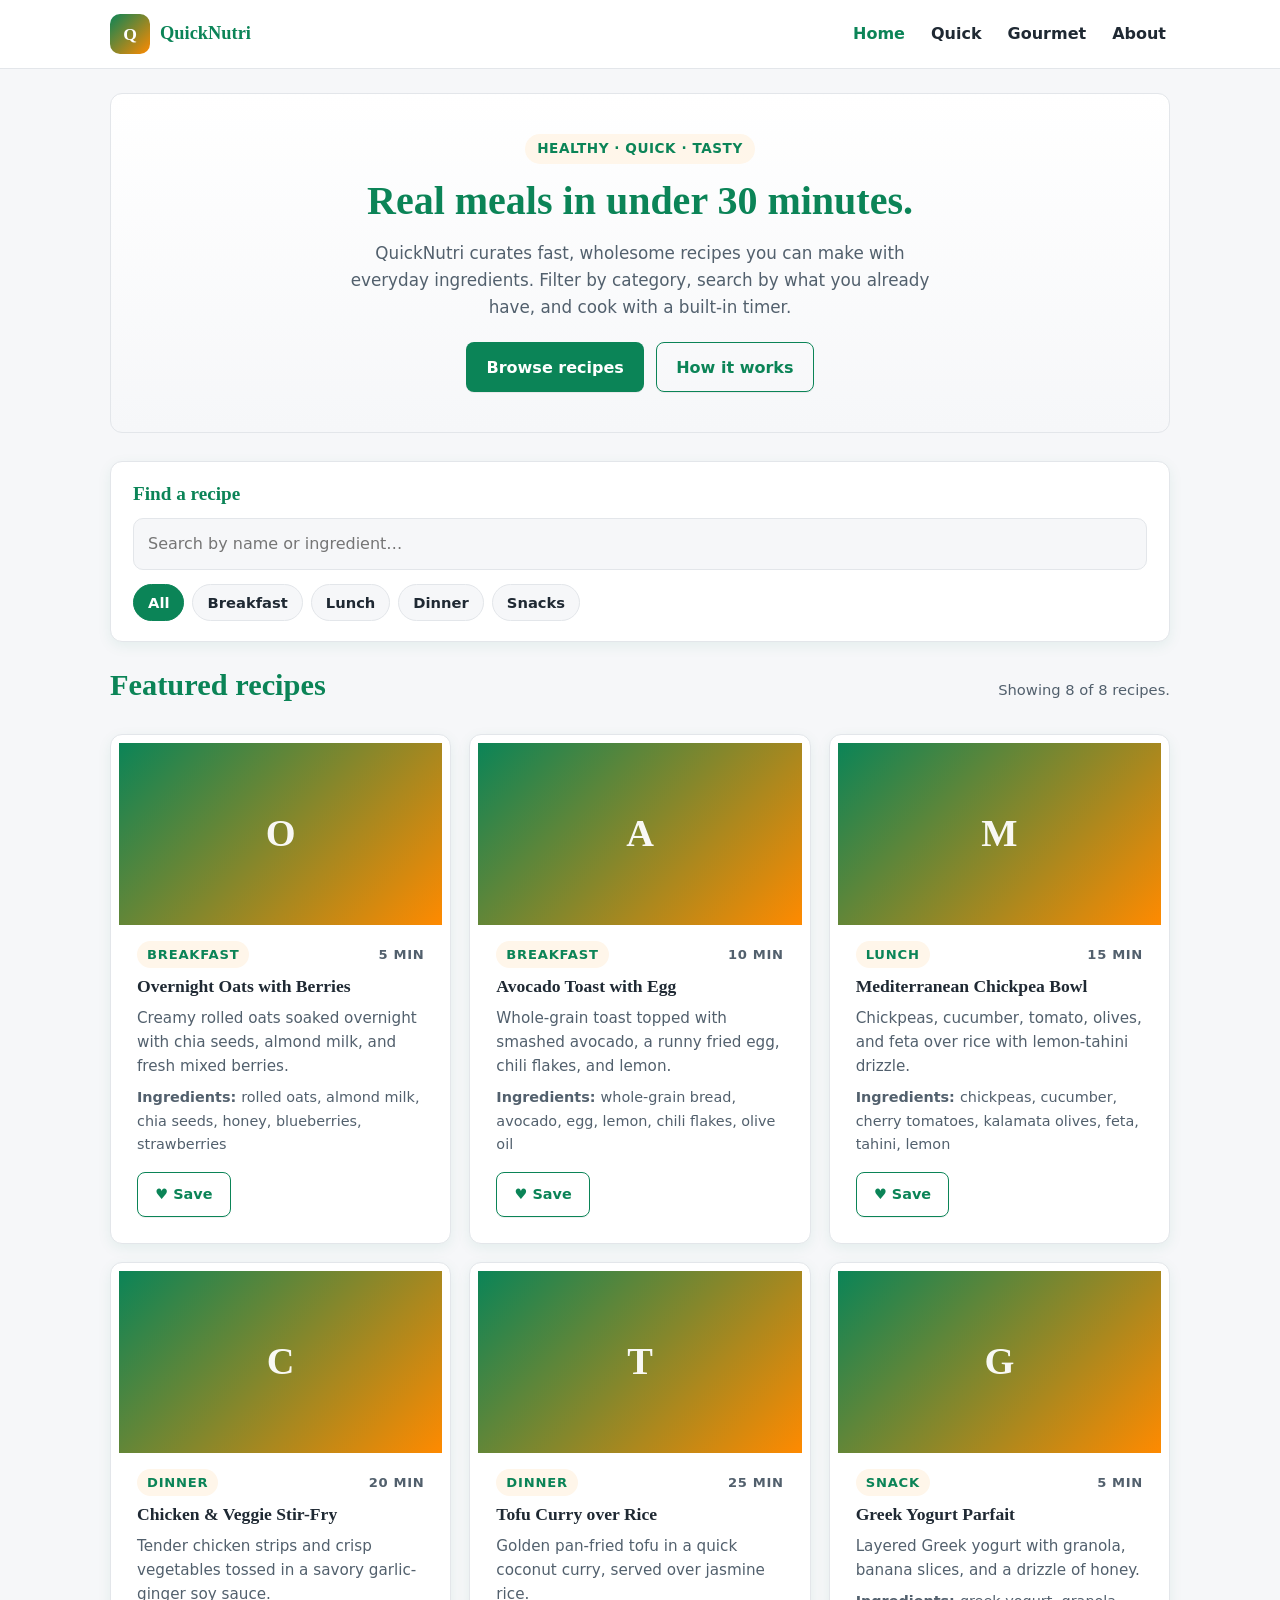
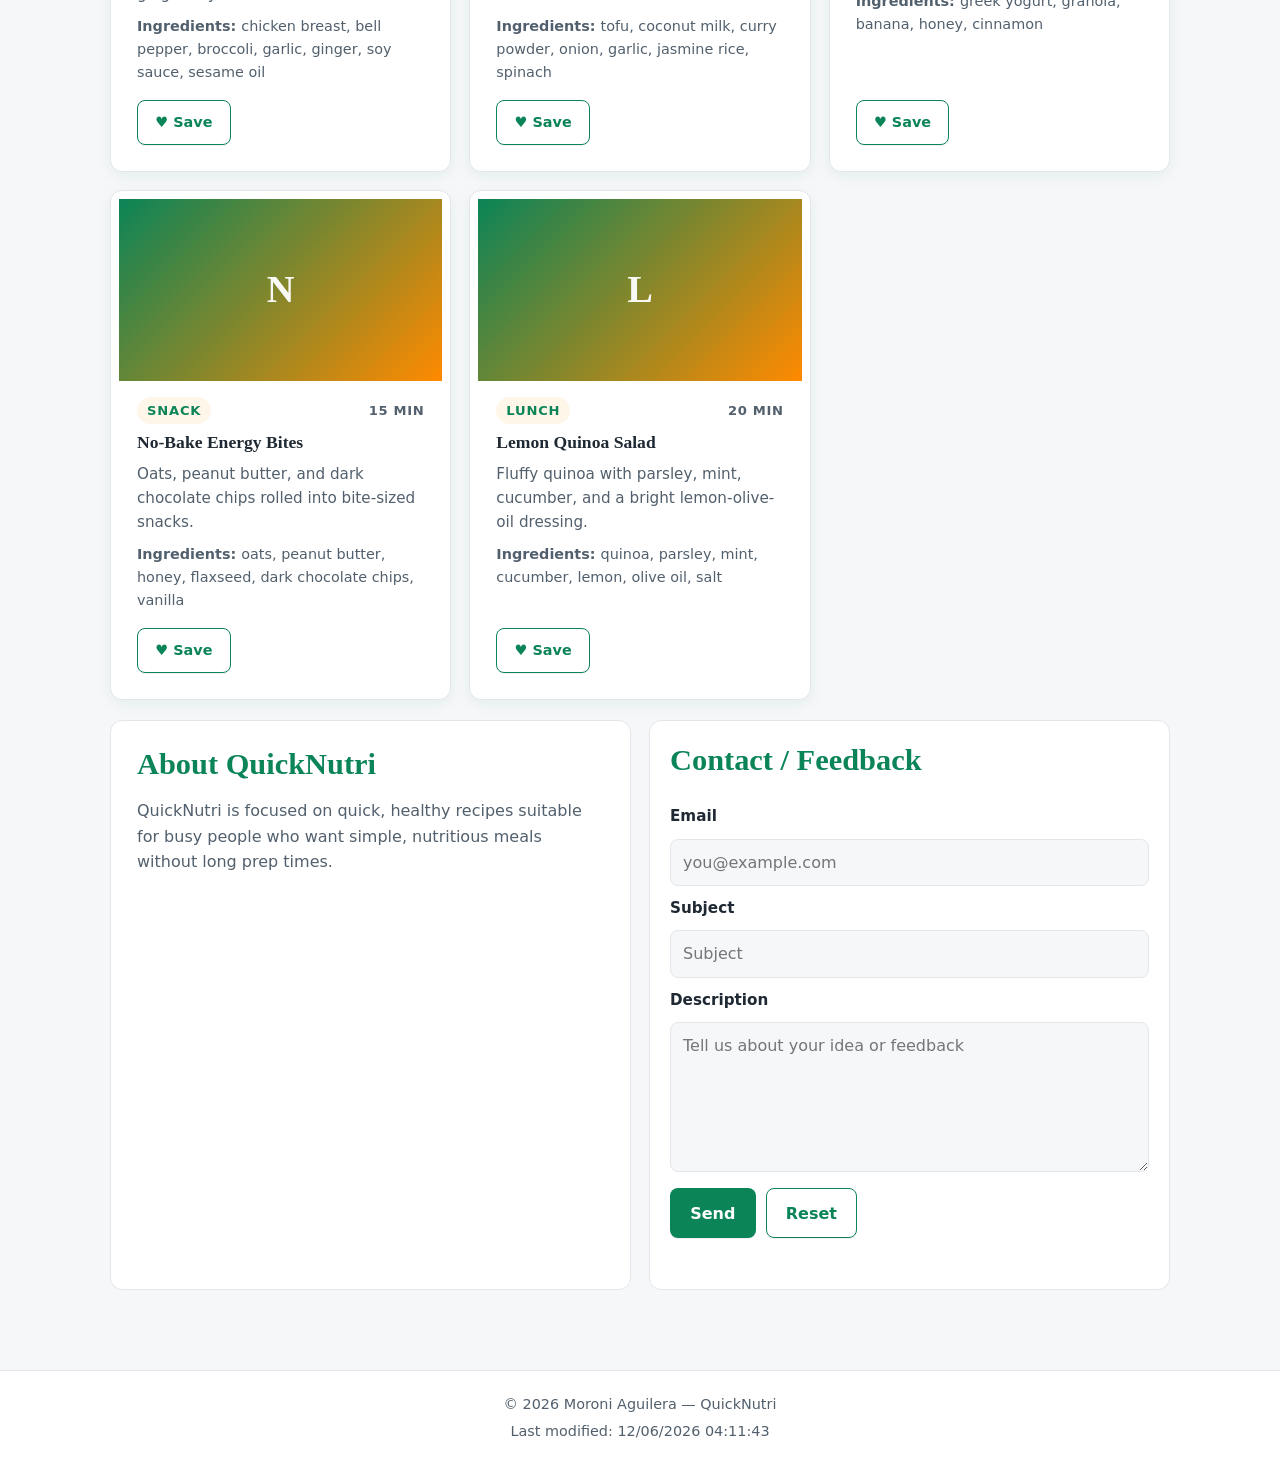
==== project/index.html @ cd1df729 "feat: add contact form and recipe data with associated scripts and styles" ====
<!DOCTYPE html>
<html lang="en">

<head>
    <meta charset="utf-8">
    <meta name="viewport" content="width=device-width,initial-scale=1">
    <title>QuickNutri — Healthy and Quick Recipes</title>
    <meta name="description"
        content="QuickNutri: a hub for quick, healthy meal ideas with categorized recipes, ingredient search, and a built-in cooking timer.">
    <meta name="author" content="Moroni Aguilera">
    <link rel="preconnect" href="https://fonts.googleapis.com">
    <link rel="preconnect" href="https://fonts.gstatic.com" crossorigin>
    <link rel="preload" href="https://fonts.googleapis.com/css2?family=Inter:wght@400;600;700&display=swap"
        rel="stylesheet" as="font" type="font/woff2" crossorigin>
    <link rel="stylesheet" href="style/recipes.css">
    <link rel="stylesheet" href="style/recipes-large.css">
    <script src="scripts/site.js" defer></script>
    <script src="scripts/recipes.js" defer></script>
    <script src="scripts/contact.js" defer></script>
</head>

<body>
    <header class="site-header">
        <div class="container site-header-inner">
            <a class="brand" href="index.html">
                <span class="brand-logo" aria-hidden="true">Q</span>
                <span class="brand-name">QuickNutri</span>
            </a>

            <button id="nav-toggle" class="nav-toggle" type="button" aria-controls="nav-site" aria-expanded="false"
                aria-label="Open navigation menu">☰</button>

            <nav id="nav-site" class="site-nav" aria-label="Main navigation">
                <ul>
                    <li><a href="index.html" aria-current="page">Home</a></li>
                    <li><a aria-label="nav-quick" href="#">Quick</a></li>
                    <li><a aria-label="nav-gourmet" href="#">Gourmet</a></li>
                    <li><a href="#about-contact">About</a></li>
                </ul>
            </nav>
        </div>
    </header>

    <main>
        <section class="hero" aria-labelledby="hero-title">
            <p class="hero-eyebrow">Healthy · Quick · Tasty</p>
            <h1 id="hero-title">Real meals in under 30 minutes.</h1>
            <p class="hero-lead">
                QuickNutri curates fast, wholesome recipes you can make with
                everyday ingredients. Filter by category, search by what you
                already have, and cook with a built-in timer.
            </p>
            <div class="hero-cta">
                <a class="btn" href="#recipes">Browse recipes</a>
                <a class="btn btn--ghost" href="#about">How it works</a>
            </div>
        </section>

        <section class="search" aria-labelledby="search-title">
            <h2 id="search-title">Find a recipe</h2>
            <label class="search-field">
                <span class="visually-hidden">Search recipes</span>
                <input id="recipe-search" type="search" placeholder="Search by name or ingredient…" autocomplete="off">
            </label>

            <div id="categories" class="chips" role="group" aria-label="Filter by category">
                <button class="chip is-active" type="button" data-category="all">All</button>
                <button class="chip" type="button" data-category="breakfast">Breakfast</button>
                <button class="chip" type="button" data-category="lunch">Lunch</button>
                <button class="chip" type="button" data-category="dinner">Dinner</button>
                <button class="chip" type="button" data-category="snack">Snacks</button>
            </div>
        </section>

        <section id="recipes" class="recipes" aria-labelledby="recipes-title">
            <div class="recipes-head">
                <h2 id="recipes-title">Featured recipes</h2>
                <p id="recipes-status" class="recipes-status" role="status" aria-live="polite">Loading recipes…</p>
            </div>
            <div id="recipes-grid" class="recipes-grid" aria-busy="true">

            </div>
        </section>

        <section id="about-contact" class="about-contact">
            <div class="about">
                <h2 id="about-title-2">About QuickNutri</h2>
                <p>
                    QuickNutri is focused on quick, healthy recipes suitable for busy
                    people who want simple, nutritious meals without long prep times.
                </p>
            </div>

            <form id="contact-form" class="contact-form" aria-labelledby="contact-title" method="get"
                action="contact.html">
                <h2 id="contact-title">Contact / Feedback</h2>

                <label for="contact-email">Email</label>
                <input id="contact-email" name="email" type="email" required placeholder="you@example.com">

                <label for="contact-subject">Subject</label>
                <input id="contact-subject" name="subject" type="text" required placeholder="Subject">

                <label for="contact-message">Description</label>
                <textarea id="contact-message" name="message" rows="5" required
                    placeholder="Tell us about your idea or feedback"></textarea>

                <div class="contact-actions">
                    <button type="submit" class="btn">Send</button>
                    <button type="reset" class="btn btn--ghost">Reset</button>
                </div>
                <p id="contact-status" aria-live="polite" class="contact-status"></p>
            </form>
        </section>
    </main>

    <footer class="site-footer">
        <div class="container site-footer-inner">
            <p>&copy; <span id="currentyear"></span> Moroni Aguilera — QuickNutri</p>
            <p id="lastModified"></p>
        </div>
    </footer>
</body>

</html>
---- project/style/recipes.css ----
:root {
  --brand: #0b8457;
  --accent: #ff8a00;
  --muted: #f6f7f9;
  --code: #fff6ea;
  --text: #1f2933;
  --text-soft: #52606d;
  --card: #ffffff;
  --border: #e3e6ea;
  --shadow: 0 4px 14px rgba(11, 132, 87, 0.08);
  --radius: 12px;
  --radius-sm: 8px;
  --max-w: 1100px;
}

*,
*::before,
*::after {
  box-sizing: border-box;
}

html {
  -webkit-text-size-adjust: 100%;
}

body {
  margin: 0;
  background: var(--muted);
  color: var(--text);
  font-family: "Inter", system-ui, -apple-system, "Segoe UI", Roboto,
    "Helvetica Neue", Arial, sans-serif;
  font-size: 16px;
  line-height: 1.6;
  min-height: 100vh;
  display: flex;
  flex-direction: column;
}

img {
  max-width: 100%;
  display: block;
}

a {
  color: var(--brand);
  text-decoration: none;
}

a:hover,
a:focus-visible {
  text-decoration: underline;
}

button {
  font: inherit;
  cursor: pointer;
}

:focus-visible {
  outline: 2px solid var(--accent);
  outline-offset: 2px;
}

h1,
h2,
h3,
h4 {
  font-family: "Merriweather", Georgia, "Times New Roman", serif;
  color: var(--brand);
  line-height: 1.25;
  margin: 0 0 0.5em;
}

h1 {
  font-size: clamp(1.8rem, 4vw, 2.5rem);
}

h2 {
  font-size: clamp(1.4rem, 3vw, 1.9rem);
}

h3 {
  font-size: 1.15rem;
}

p {
  margin: 0 0 1em;
}

main {
  flex: 1;
  width: 100%;
  max-width: var(--max-w);
  margin: 0 auto;
  padding: 24px 20px 48px;
}

.container {
  width: 100%;
  max-width: var(--max-w);
  margin: 0 auto;
}


.btn {
  display: inline-block;
  padding: 0.7em 1.2em;
  border-radius: var(--radius-sm);
  border: 1px solid transparent;
  background: var(--brand);
  color: #fff;
  font-weight: 600;
  text-decoration: none;
  transition: transform 0.05s ease, background 0.12s ease, box-shadow 0.12s ease;
  box-shadow: 0 1px 0 rgba(0,0,0,0.06);
}

.btn:hover,
.btn:focus-visible {
  background: color-mix(in srgb, var(--brand) 80%, black 20%);
  text-decoration: none;
  box-shadow: 0 6px 18px rgba(11,132,87,0.12);
}

.btn:active {
  transform: translateY(1px);
}

.btn--ghost {
  background: transparent;
  color: var(--brand);
  border-color: var(--brand);
}

.btn--ghost:hover,
.btn--ghost:focus-visible {
  background: var(--brand);
  color: #fff;
}

.visually-hidden {
  position: absolute;
  width: 1px;
  height: 1px;
  padding: 0;
  margin: -1px;
  overflow: hidden;
  clip: rect(0 0 0 0);
  white-space: nowrap;
  border: 0;
}


.site-header {
  background: #fff;
  border-bottom: 1px solid var(--border);
  position: sticky;
  top: 0;
  z-index: 10;
}

.site-header-inner {
  display: flex;
  align-items: center;
  justify-content: space-between;
  gap: 16px;
  padding: 14px 20px;
  max-width: var(--max-w);
  margin: 0 auto;
}

.brand {
  display: inline-flex;
  align-items: center;
  gap: 10px;
  text-decoration: none;
  color: var(--brand);
  font-weight: 700;
}

.brand:hover,
.brand:focus-visible {
  text-decoration: none;
}

.brand-logo {
  display: inline-grid;
  place-items: center;
  width: 40px;
  height: 40px;
  border-radius: 10px;
  background: linear-gradient(135deg, var(--brand), var(--accent));
  color: #fff;
  font-family: "Merriweather", Georgia, serif;
  font-size: 1.1rem;
  font-weight: 700;
}

.brand-name {
  font-family: "Merriweather", Georgia, serif;
  font-size: 1.15rem;
}

.nav-toggle {
  display: none;
  background: transparent;
  border: 1px solid var(--border);
  color: var(--brand);
  font-size: 1.2rem;
  width: 40px;
  height: 40px;
  border-radius: 8px;
  padding: 0;
  line-height: 1;
}

.site-nav ul {
  list-style: none;
  display: flex;
  gap: 18px;
  margin: 0;
  padding: 0;
}

.site-nav a {
  color: var(--text);
  font-weight: 600;
  padding: 6px 4px;
  border-radius: 6px;
  cursor: pointer;
}

.site-nav a:hover,
.site-nav a:focus-visible {
  color: var(--brand);
  text-decoration: none;
}

.site-nav a[aria-current="page"] {
  color: var(--brand);
  /* border-bottom: 2px solid var(--accent); */
}

.hero {
  background: linear-gradient(180deg, #ffffff 0%, var(--muted) 100%);
  border-radius: var(--radius);
  padding: 40px 28px;
  margin-bottom: 28px;
  text-align: center;
  border: 1px solid var(--border);
}

.hero-eyebrow {
  display: inline-block;
  margin: 0 0 12px;
  padding: 4px 12px;
  background: var(--code);
  color: var(--brand);
  border-radius: 999px;
  font-size: 0.85rem;
  font-weight: 600;
  letter-spacing: 0.04em;
  text-transform: uppercase;
}

.hero h1 {
  margin: 0 0 14px;
}

.hero-lead {
  max-width: 56ch;
  margin: 0 auto 22px;
  color: var(--text-soft);
  font-size: 1.05rem;
}

.hero-cta {
  display: flex;
  gap: 12px;
  justify-content: center;
  flex-wrap: wrap;
}

.search {
  background: #fff;
  border: 1px solid var(--border);
  border-radius: var(--radius);
  padding: 20px 22px;
  margin-bottom: 24px;
  box-shadow: var(--shadow);
}

.search h2 {
  font-size: 1.2rem;
  margin: 0 0 12px;
}

.search-field {
  display: block;
  margin-bottom: 14px;
}

.search-field input {
  width: 100%;
  padding: 12px 14px;
  border-radius: 10px;
  border: 1px solid var(--border);
  background: var(--muted);
  font: inherit;
  color: var(--text);
  transition: border-color 0.15s ease, box-shadow 0.15s ease;
}

.search-field input:focus {
  outline: none;
  border-color: var(--brand);
  box-shadow: 0 0 0 3px rgba(11, 132, 87, 0.15);
  background: #fff;
}

.chips {
  display: flex;
  flex-wrap: wrap;
  gap: 8px;
}

.chip {
  background: var(--muted);
  color: var(--text);
  border: 1px solid var(--border);
  border-radius: 999px;
  padding: 6px 14px;
  font-size: 0.92rem;
  font-weight: 600;
  transition: background 0.15s ease, color 0.15s ease, border-color 0.15s ease;
}

.chip:hover,
.chip:focus-visible {
  border-color: var(--brand);
  color: var(--brand);
}

.chip.is-active {
  background: var(--brand);
  color: #fff;
  border-color: var(--brand);
}

.recipes {
  min-height: 1500px;
}

.recipes-head {
  display: flex;
  align-items: baseline;
  justify-content: space-between;
  gap: 12px;
  margin-bottom: 14px;
  flex-wrap: wrap;
}

.recipes-status {
  margin: 0;
  color: var(--text-soft);
  font-size: 0.92rem;
}

.recipes-status--error {
  color: #b3261e;
}

.recipes-grid {
  display: grid;
  grid-template-columns: repeat(auto-fit, minmax(260px, 1fr));
  gap: 18px;
}

.recipe-card {
  background: var(--card);
  border: 1px solid var(--border);
  border-radius: var(--radius);
  overflow: hidden;
  display: flex;
  flex-direction: column;
  box-shadow: var(--shadow);
  transition: transform 0.12s ease, box-shadow 0.12s ease;
  padding: 0.5rem;
}

.recipe-card:hover {
  transform: translateY(-2px);
  box-shadow: 0 8px 20px rgba(11, 132, 87, 0.12);
}

.recipe-card.is-hidden {
  display: none;
}

.recipe-card-media {
  aspect-ratio: 16 / 9;
  background: linear-gradient(135deg, var(--brand) 0%, var(--accent) 100%);
  display: grid;
  place-items: center;
  color: #fff;
  font-family: "Merriweather", Georgia, serif;
  font-size: 2.4rem;
  font-weight: 700;
}

.recipe-card-media-label {
  opacity: 0.95;
}

.recipe-card-body {
  padding: 16px 18px 18px;
  display: flex;
  flex-direction: column;
  gap: 8px;
  flex: 1;
}

.recipe-card-meta {
  display: flex;
  justify-content: space-between;
  align-items: center;
  margin: 0;
  font-size: 0.82rem;
  color: var(--text-soft);
  text-transform: uppercase;
  letter-spacing: 0.05em;
}

.recipe-card-category {
  background: var(--code);
  color: var(--brand);
  padding: 3px 10px;
  border-radius: 999px;
  font-weight: 700;
  letter-spacing: 0.06em;
}

.recipe-card-time {
  font-weight: 600;
}

.recipe-card-title {
  margin: 0;
  font-size: 1.1rem;
  color: var(--text);
}

.recipe-card-summary {
  margin: 0;
  color: var(--text-soft);
  font-size: 0.95rem;
}

.recipe-card-ingredients {
  margin: 0;
  font-size: 0.9rem;
  color: var(--text-soft);
}

.recipe-card-actions {
  margin-top: auto;
  padding-top: 8px;
}

.recipe-card-fav {
  font-size: 0.9rem;
}

.about {
  background: #fff;
  border: 1px solid var(--border);
  border-radius: var(--radius);
  padding: 24px 26px;
  /* margin-top: 28px; */
  color: var(--text-soft);
  min-height: 570px;
}

.about p:last-child {
  margin-bottom: 0;
}

.site-footer {
  background: #fff;
  border-top: 1px solid var(--border);
  margin-top: 32px;
}

/* About + Contact two-column layout */
.about-contact {
  display: grid;
  grid-template-columns: 1fr;
  gap: 18px;
  margin-top: 20px;

}

.contact-form {
  background: #fff;
  border: 1px solid var(--border);
  border-radius: var(--radius);
  padding: 20px;
  display: flex;
  flex-direction: column;
  gap: 10px;
  min-height: 570px;
}

.contact-form label {
  font-weight: 600;
  font-size: 0.95rem;
}

.contact-form input,
.contact-form textarea {
  padding: 10px 12px;
  border-radius: 8px;
  border: 1px solid var(--border);
  background: var(--muted);
  font: inherit;
}

.contact-actions {
  display: flex;
  gap: 10px;
  margin-top: 6px;
}

.contact-status {
  color: var(--text-soft);
  font-size: 0.95rem;
}

.contact-item {
  background: #fff;
  border: 1px solid var(--border);
  border-radius: 10px;
  padding: 14px;
  margin-bottom: 12px;
}

.contact-item .muted {
  color: var(--text-soft);
  font-size: 0.88rem;
}

@media (min-width: 760px) {
  .about-contact {
    grid-template-columns: 1fr 1fr;
    align-items: start;
  }
}

.site-footer-inner {
  max-width: var(--max-w);
  margin: 0 auto;
  padding: 18px 20px;
  text-align: center;
  color: var(--text-soft);
  font-size: 0.9rem;
}

.site-footer-inner p {
  margin: 4px 0;
}
---- project/style/recipes-large.css ----
@media (max-width: 720px) {
  .nav-toggle {
    display: inline-grid;
    place-items: center;
  }

  .site-nav {
    display: none;
    width: 100%;
  }

  .site-nav.open {
    display: block;
  }

  .site-nav ul {
    flex-direction: column;
    gap: 0;
    border-top: 1px solid var(--border);
    margin-top: 8px;
    padding-top: 8px;
  }

  .site-nav li {
    border-bottom: 1px solid var(--border);
  }

  .site-nav li:last-child {
    border-bottom: 0;
  }

  .site-nav a {
    display: block;
    padding: 12px 4px;
  }

  .site-header-inner {
    flex-wrap: wrap;
  }
}

@media (min-width: 721px) {
  .site-nav {
    display: block;
  }
}
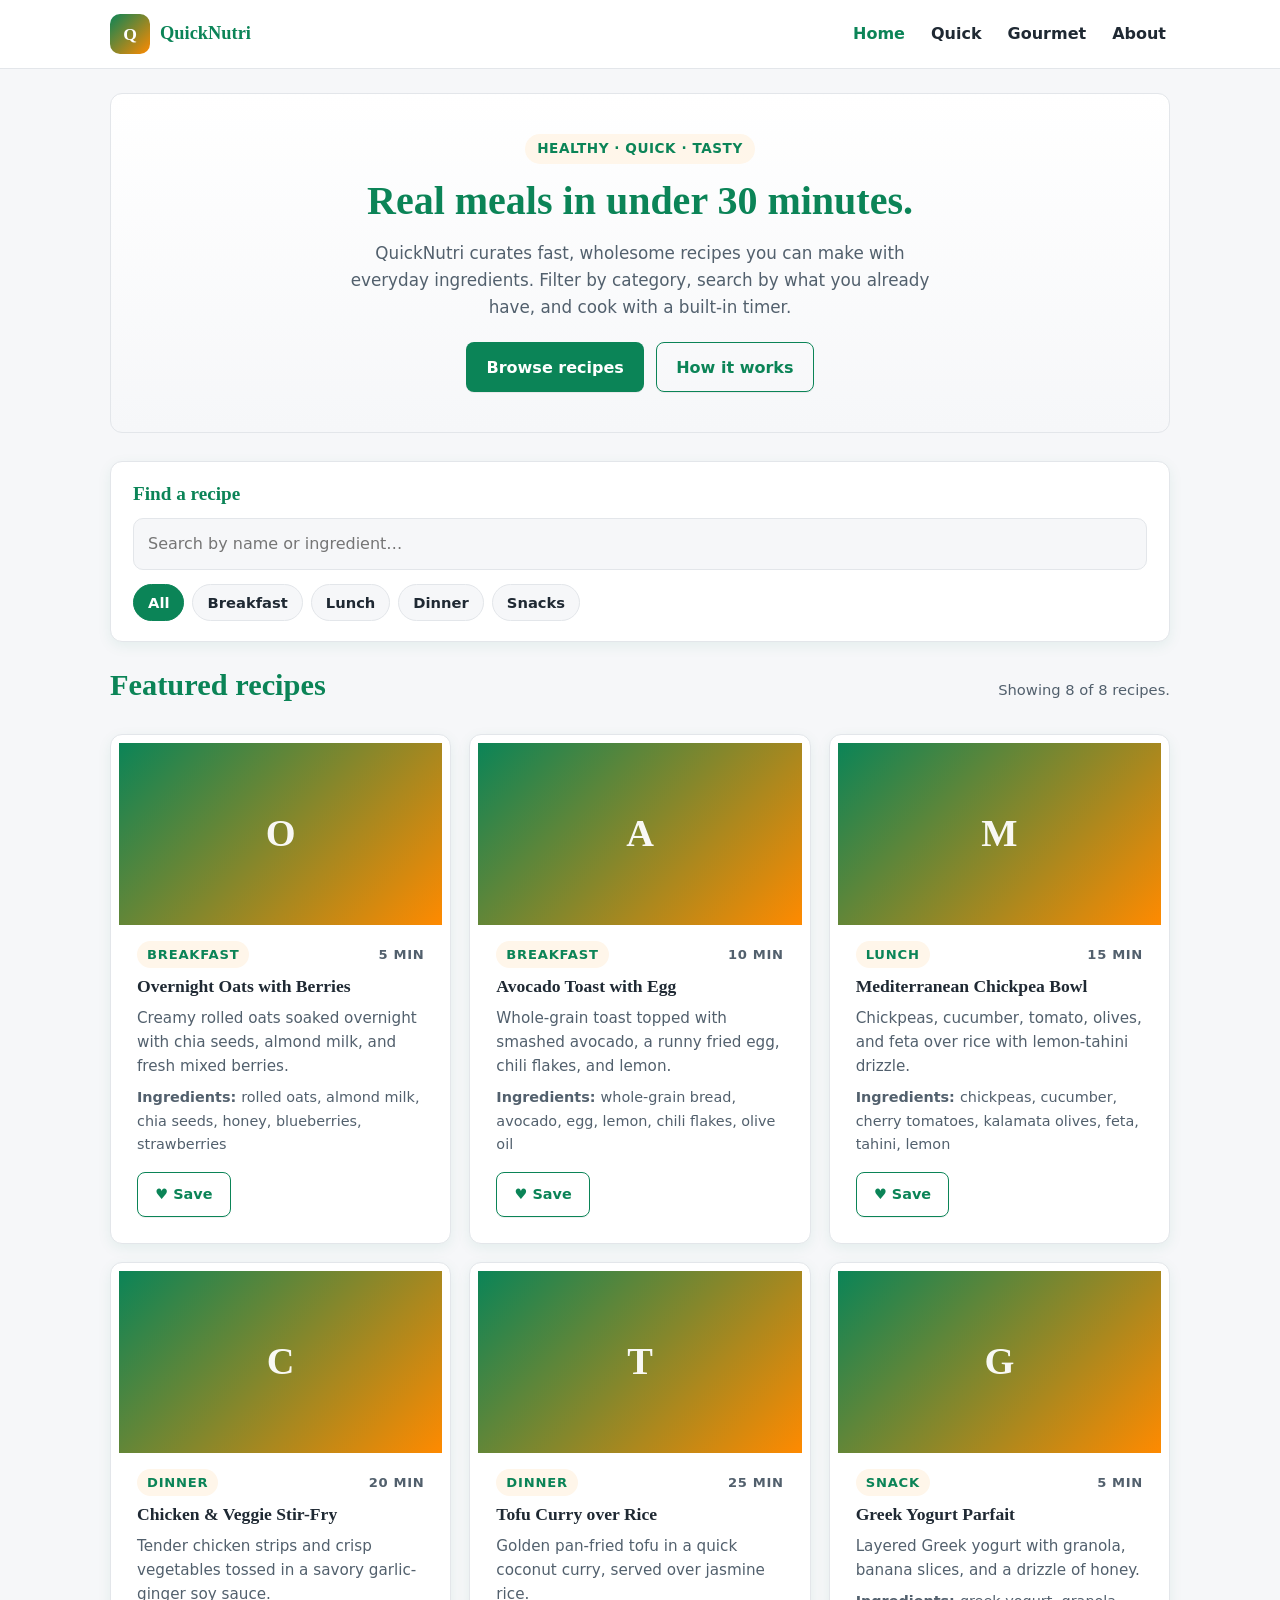
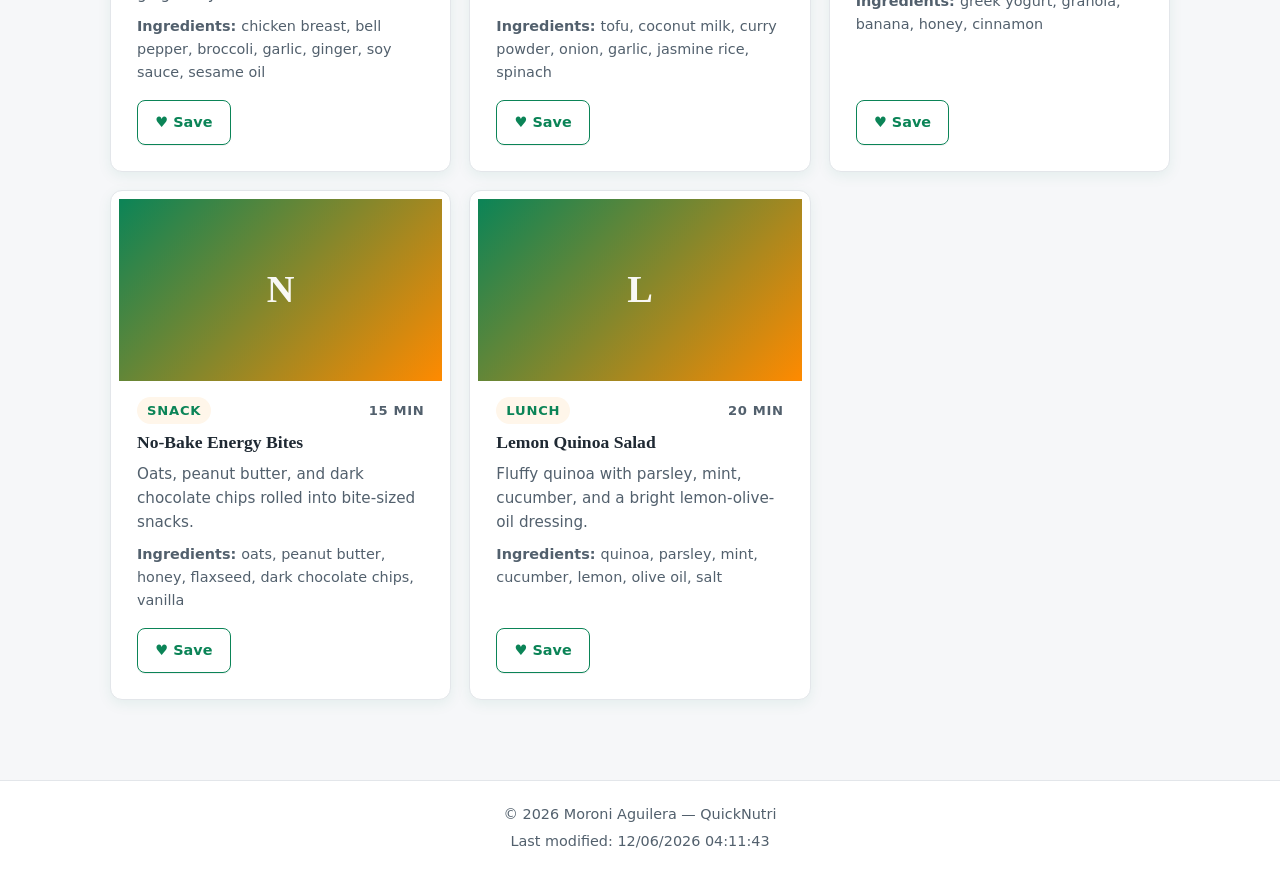
==== commit a55f11a9: "feat: add about page and contact form, update navigation links" ====
--- a/project/index.html
+++ b/project/index.html
@@ -35,7 +35,7 @@
                     <li><a href="index.html" aria-current="page">Home</a></li>
                     <li><a aria-label="nav-quick" href="#">Quick</a></li>
                     <li><a aria-label="nav-gourmet" href="#">Gourmet</a></li>
-                    <li><a href="#about-contact">About</a></li>
+                    <li><a href="about.html">About</a></li>
                 </ul>
             </nav>
         </div>
@@ -82,36 +82,7 @@
             </div>
         </section>
 
-        <section id="about-contact" class="about-contact">
-            <div class="about">
-                <h2 id="about-title-2">About QuickNutri</h2>
-                <p>
-                    QuickNutri is focused on quick, healthy recipes suitable for busy
-                    people who want simple, nutritious meals without long prep times.
-                </p>
-            </div>
-
-            <form id="contact-form" class="contact-form" aria-labelledby="contact-title" method="get"
-                action="contact.html">
-                <h2 id="contact-title">Contact / Feedback</h2>
-
-                <label for="contact-email">Email</label>
-                <input id="contact-email" name="email" type="email" required placeholder="you@example.com">
-
-                <label for="contact-subject">Subject</label>
-                <input id="contact-subject" name="subject" type="text" required placeholder="Subject">
-
-                <label for="contact-message">Description</label>
-                <textarea id="contact-message" name="message" rows="5" required
-                    placeholder="Tell us about your idea or feedback"></textarea>
-
-                <div class="contact-actions">
-                    <button type="submit" class="btn">Send</button>
-                    <button type="reset" class="btn btn--ghost">Reset</button>
-                </div>
-                <p id="contact-status" aria-live="polite" class="contact-status"></p>
-            </form>
-        </section>
+        
     </main>
 
     <footer class="site-footer">
